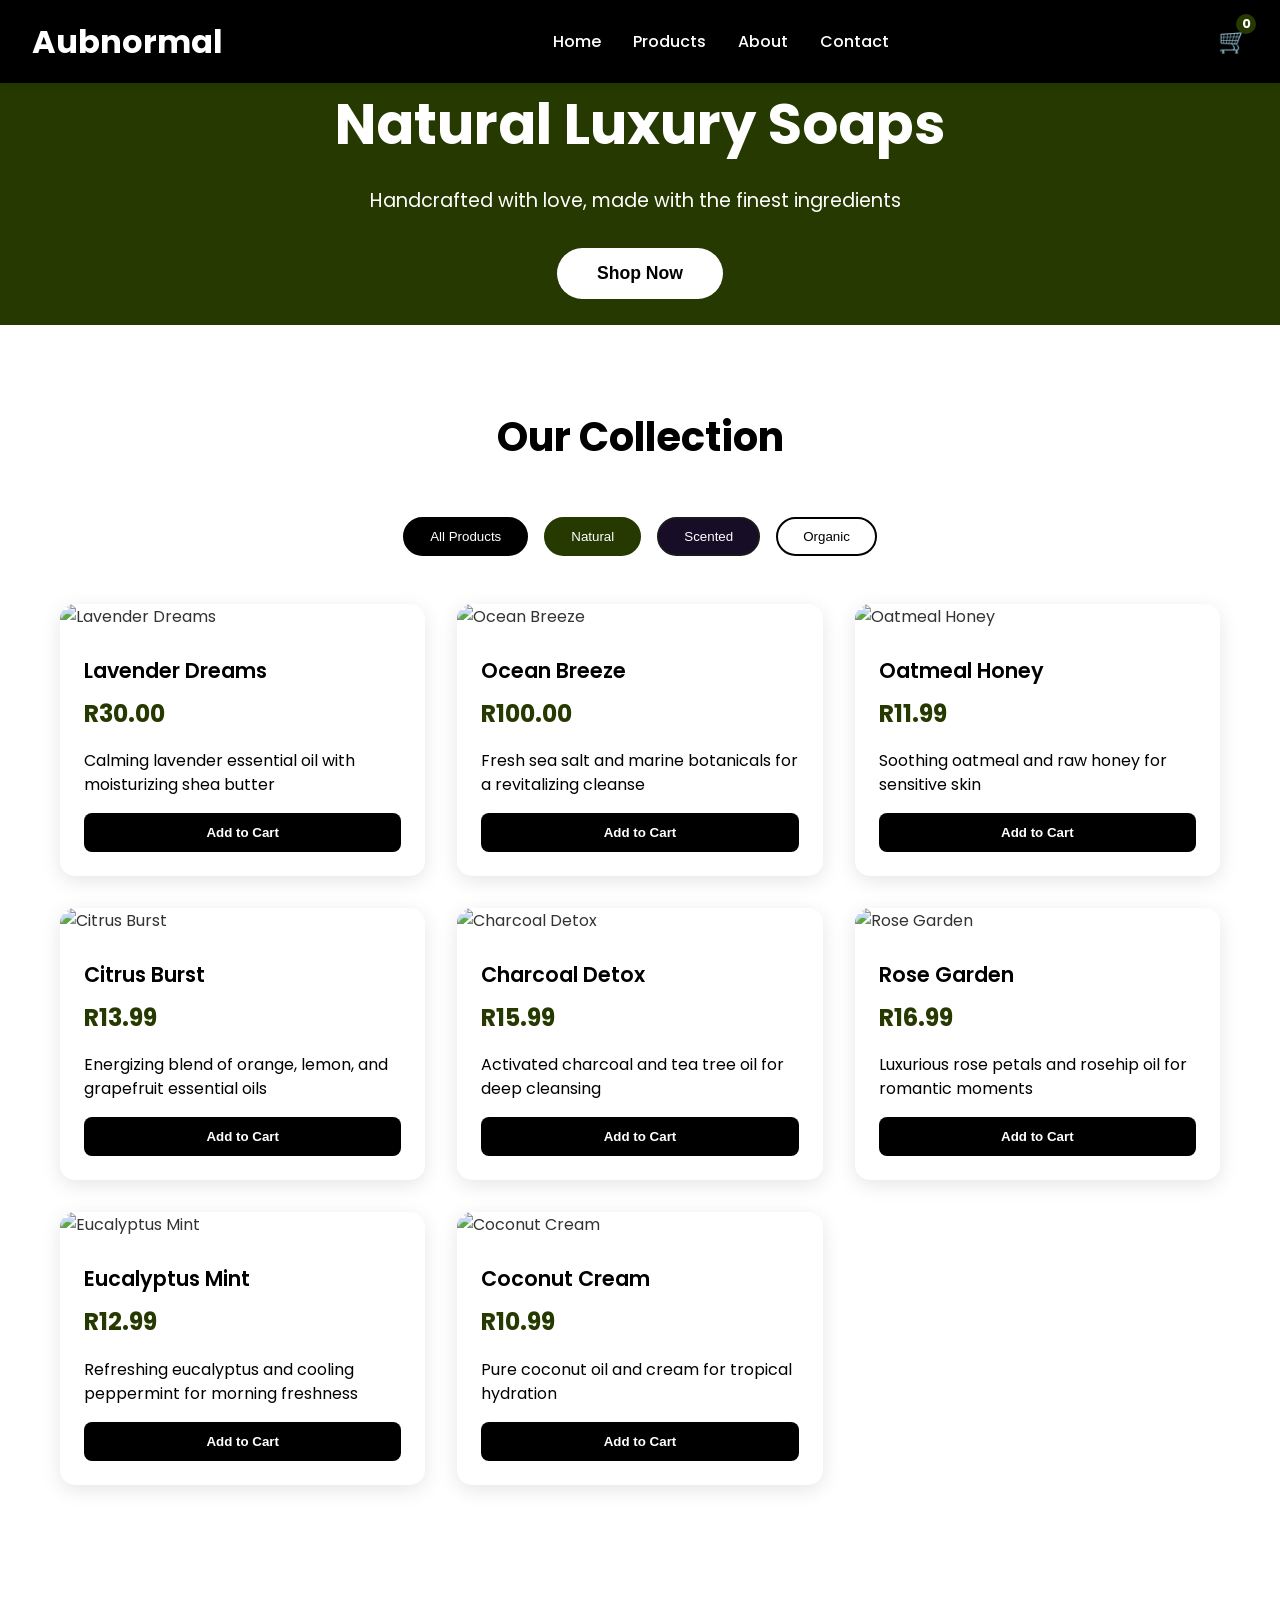
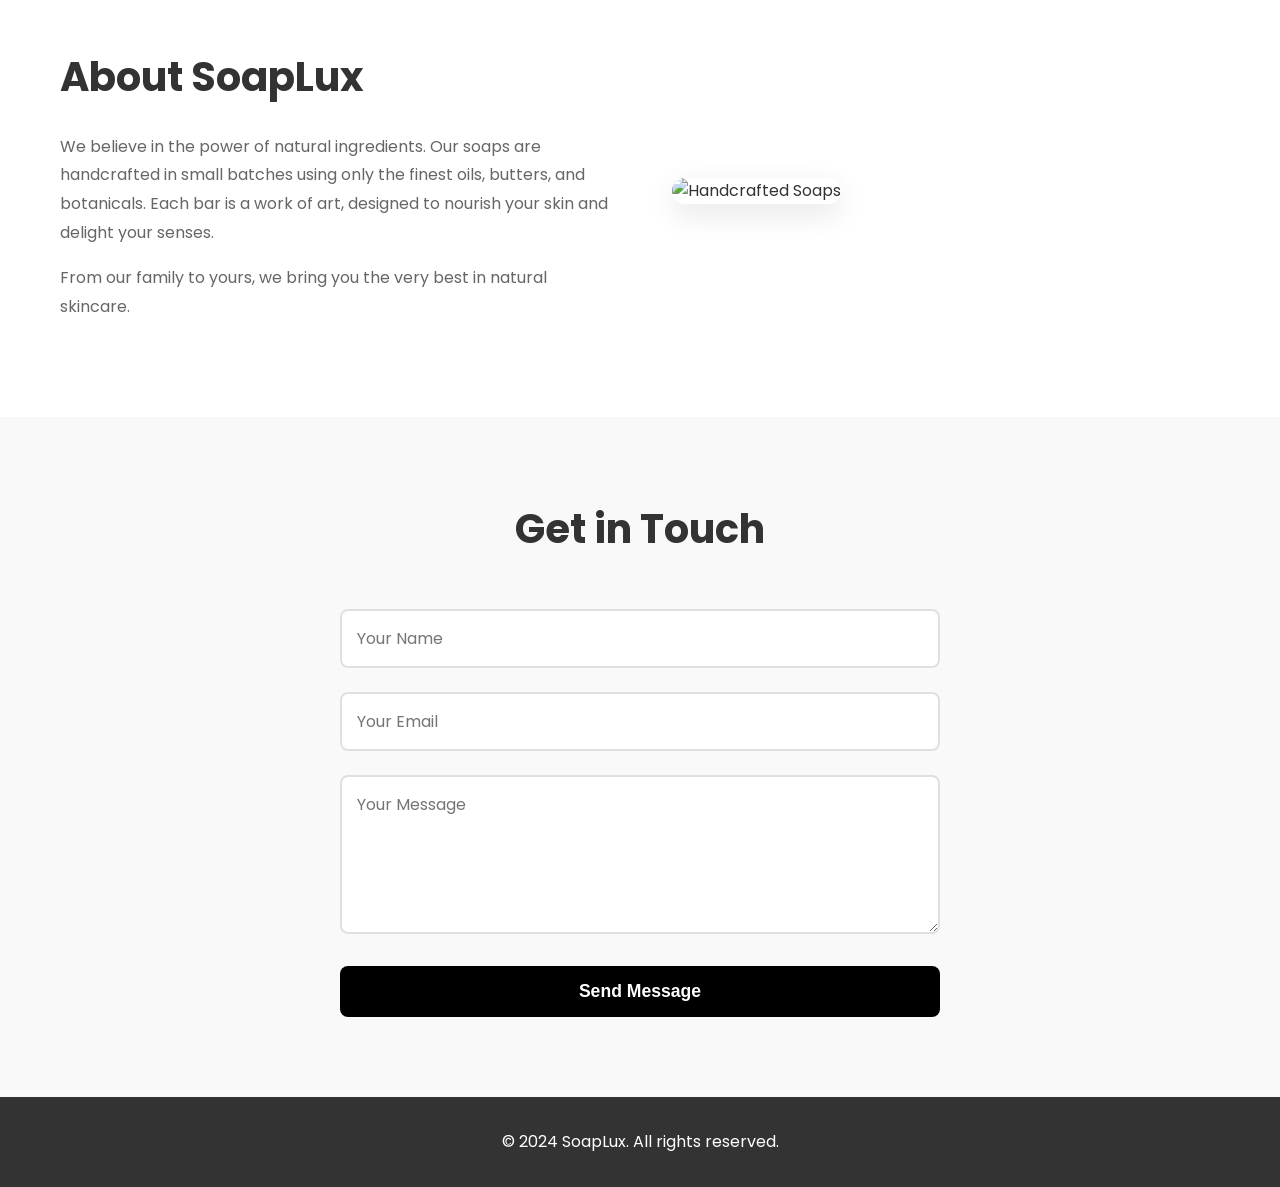
==== index.html @ 7345e82c "Change name to Index from SoapTest" ====
<!DOCTYPE html>
<html lang="en">
<head>
    <meta charset="UTF-8">
    <meta name="viewport" content="width=device-width, initial-scale=1.0">
    <title>Premium Soap Collection</title>
    <link rel="stylesheet" href="styles.css">
    <link href="https://fonts.googleapis.com/css2?family=Poppins:wght@300;400;500;600;700&display=swap" rel="stylesheet">
</head>
<body>
    <header class="header">
        <nav class="navbar">
            <div class="nav-brand">
                <h1>Aubnormal</h1>
            </div>
            <ul class="nav-menu">
                <li><a href="#home">Home</a></li>
                <li><a href="#products">Products</a></li>
                <li><a href="#about">About</a></li>
                <li><a href="#contact">Contact</a></li>
            </ul>
            <div class="cart-icon">
                <span id="cart-count">0</span>
                🛒
            </div>
        </nav>
    </header>

    <main>
        <section id="home" class="hero">
            <div class="hero-content">
                <h2>Natural Luxury Soaps</h2>
                <p>Handcrafted with love, made with the finest ingredients</p>
                <button class="cta-button" onclick="scrollToProducts()">Shop Now</button>
            </div>
        </section>

        <section id="products" class="products">
            <div class="container">
                <h2>Our Collection</h2>
                <div class="product-filters">
                    <button id="all-products" class="filter-btn active" data-filter="all">All Products</button>
                    <button id="natural-products" class="filter-btn" data-filter="natural">Natural</button>
                    <button id="scented-products" class="filter-btn" data-filter="scented">Scented</button>
                    <button id="organic-products" class="filter-btn" data-filter="organic">Organic</button>
                </div>
                <div id="product-grid" class="product-grid">
                    <!-- Products will be dynamically inserted here -->
                </div>
            </div>
        </section>

        <section id="about" class="about">
            <div class="container">
                <div class="about-content">
                    <div class="about-text">
                        <h2>About SoapLux</h2>
                        <p>We believe in the power of natural ingredients. Our soaps are handcrafted in small batches using only the finest oils, butters, and botanicals. Each bar is a work of art, designed to nourish your skin and delight your senses.</p>
                        <p>From our family to yours, we bring you the very best in natural skincare.</p>
                    </div>
                    <div class="about-image">
                        <img src="https://via.placeholder.com/400x300/8B7355/FFFFFF?text=Handcrafted+Soaps" alt="Handcrafted Soaps">
                    </div>
                </div>
            </div>
        </section>

        <section id="contact" class="contact">
            <div class="container">
                <h2>Get in Touch</h2>
                <form id="contact-form">
                    <div class="form-group">
                        <input type="text" id="name" placeholder="Your Name" required>
                    </div>
                    <div class="form-group">
                        <input type="email" id="email" placeholder="Your Email" required>
                    </div>
                    <div class="form-group">
                        <textarea id="message" placeholder="Your Message" rows="5" required></textarea>
                    </div>
                    <button type="submit" class="submit-btn">Send Message</button>
                </form>
            </div>
        </section>
    </main>

    <footer class="footer">
        <div class="container">
            <p>&copy; 2024 SoapLux. All rights reserved.</p>
        </div>
    </footer>

    <script src="script.js"></script>
</body>
</html>
---- styles.css ----
* {
    margin: 0;
    padding: 0;
    box-sizing: border-box;
}

body {
    font-family: 'Poppins', sans-serif;
    line-height: 1.6;
    color: #333;
    background: #f4f4f4;
}

main {
    margin-top: 10px;
}

.container {
    max-width: 1200px;
    margin: 0 auto;
    padding: 0 20px;
}

/* Header Styles */
.header {
    background: #000000;
    box-shadow: 0 2px 10px rgba(0,0,0,0.1);
    position: fixed;
    width: 100%;
    top: 0;
    z-index: 1000;
}

.navbar {
    display: flex;
    justify-content: space-between;
    align-items: center;
    padding: 1rem 2rem;
}

.nav-brand h1 {
    color: #ffffff;
    font-size: 2rem;
}

.nav-menu {
    display: flex;
    list-style: none;
    gap: 2rem;
}

.nav-menu a {
    text-decoration: none;
    color: #ffffff;
    font-weight: 500;
    transition: color 0.3s;
}

.nav-menu a:hover {
    color: #000000;
}

.cart-icon {
    font-size: 1.5rem;
    cursor: pointer;
    position: relative;
}

#cart-count {
    position: absolute;
    top: -8px;
    right: -8px;
    background: #253900;
    color: white;
    border-radius: 50%;
    width: 20px;
    height: 20px;
    display: flex;
    align-items: center;
    justify-content: center;
    font-size: 0.8rem;
    font-weight: bold;
}

/* Hero Section */
.hero {
    background:#253900;
    display: flex;
    align-items: center;
    justify-content: center;
    text-align: center;
    color: white;
    margin-top: 80px;
    padding-bottom: 2%;
}

.hero-content h2 {
    font-size: 3.5rem;
    margin-bottom: 1rem;
    font-weight: 700;
}

.hero-content p {
    font-size: 1.2rem;
    margin-bottom: 2rem;
    max-width: 600px;
}

.cta-button {
    background: white;
    color: #000000;
    border: none;
    padding: 15px 40px;
    font-size: 1.1rem;
    font-weight: 600;
    border-radius: 50px;
    cursor: pointer;
    transition: transform 0.3s, box-shadow 0.3s;
}

.cta-button:hover {
    transform: translateY(-2px);
    box-shadow: 0 10px 25px rgba(0,0,0,0.2);
}

/* Products Section */
.products {
    padding: 80px 0;
    background:rgb(255, 255, 255);
}

.products h2 {
    text-align: center;
    font-size: 2.5rem;
    margin-bottom: 3rem;
    color: #000000;
}

.product-filters {
    display: flex;
    justify-content: center;
    gap: 1rem;
    margin-bottom: 3rem;
    flex-wrap: wrap;
}

.filter-btn {
    background: white;
    border: 2px solid #000000;
    color: #ffffff;
    padding: 10px 25px;
    border-radius: 25px;
    cursor: pointer;
    font-weight: 500;
    transition: all 0.3s;
    background: #fff;
    color: #222;
    border: 2px solid #ccc;
}

.filter-btn#all-products {
    background: #000;
    border: 2px solid #000;
    color: #fff;
}

.filter-btn#natural-products {
    background: #253900;
    border: 2px solid #253900;
    color: #fff;
}

.filter-btn#scented-products {
    background: #170d27;
    border: 2px solid #1a1a1d;
    color: #fff;
}

.filter-btn#organic-products {
    background: #ffffff;
    border: 2px solid #000000;
    color: #000000;
}

.filter-btn.active,
.filter-btn:hover {
    background: #8B7355;
    color: white;
}

.filter-btn.active,
.filter-btn:hover {
    background: #8B7355;
    color: white;
}

.product-grid {
    display: grid;
    grid-template-columns: repeat(auto-fit, minmax(300px, 1fr));
    gap: 2rem;
}

.product-card {
    background: white;
    border-radius: 15px;
    overflow: hidden;
    box-shadow: 0 5px 20px rgba(0,0,0,0.1);
    transition: transform 0.3s, box-shadow 0.3s;
    cursor: pointer;
}

.product-card:hover {
    transform: translateY(-10px);
    box-shadow: 0 15px 40px rgba(0,0,0,0.15);
}

.product-image {
    width: 100%;
    height: 250px;
    object-fit: cover;
}

.product-info {
    padding: 1.5rem;
}

.product-name {
    font-size: 1.3rem;
    font-weight: 600;
    margin-bottom: 0.5rem;
    color: #000000;
}

.product-price {
    font-size: 1.5rem;
    color: #253900;
    font-weight: 700;
    margin-bottom: 1rem;
}

.product-description {
    color: #000000;
    margin-bottom: 1rem;
    line-height: 1.5;
}

.add-to-cart {
    width: 100%;
    background: #000000;
    color: white;
    border: none;
    padding: 12px;
    border-radius: 8px;
    font-weight: 600;
    cursor: pointer;
    transition: background 0.3s;
}

.add-to-cart:hover {
    background: #253900;
}

/* About Section */
.about {
    padding: 80px 0;
    background: white;
}

.about-content {
    display: grid;
    grid-template-columns: 1fr 1fr;
    gap: 4rem;
    align-items: center;
}

.about-text h2 {
    font-size: 2.5rem;
    margin-bottom: 1.5rem;
    color: #333;
}

.about-text p {
    margin-bottom: 1rem;
    color: #666;
    line-height: 1.8;
}

.about-image img {
    width: 100%;
    border-radius: 15px;
    box-shadow: 0 10px 30px rgba(0,0,0,0.1);
}

/* Contact Section */
.contact {
    padding: 80px 0;
    background: #f9f9f9;
}

.contact h2 {
    text-align: center;
    font-size: 2.5rem;
    margin-bottom: 3rem;
    color: #333;
}

#contact-form {
    max-width: 600px;
    margin: 0 auto;
}

.form-group {
    margin-bottom: 1.5rem;
}

.form-group input,
.form-group textarea {
    width: 100%;
    padding: 15px;
    border: 2px solid #e0e0e0;
    border-radius: 8px;
    font-family: 'Poppins', sans-serif;
    font-size: 1rem;
    transition: border-color 0.3s;
}

.form-group input:focus,
.form-group textarea:focus {
    outline: none;
    border-color: #253900;
}

.submit-btn {
    width: 100%;
    background: #000000;
    color: white;
    border: none;
    padding: 15px;
    border-radius: 8px;
    font-weight: 600;
    font-size: 1.1rem;
    cursor: pointer;
    transition: background 0.3s;
}

.submit-btn:hover {
    background: #0a2d06;
}

/* Footer */
.footer {
    background: #333;
    color: white;
    text-align: center;
    padding: 2rem 0;
}

/* Responsive Design */
@media (max-width: 768px) {
    .navbar {
        flex-direction: column;
        padding: 1rem;
    }
    
    .nav-menu {
        margin-top: 1rem;
        flex-direction: column;
        text-align: center;
        gap: 1rem;
    }
    
    .hero {
        height: auto;
        padding: 100px 20px;
        margin-top: 120px;
    }
    
    .hero-content h2 {
        font-size: 2.5rem;
    }
    
    .about-content {
        grid-template-columns: 1fr;
        gap: 2rem;
    }
    
    .product-filters {
        justify-content: center;
    }
}

@media (max-width: 480px) {
    .hero-content h2 {
        font-size: 2rem;
    }
    
    .hero-content p {
        font-size: 1rem;
    }
    
    .products h2,
    .about-text h2,
    .contact h2 {
        font-size: 2rem;
    }
}
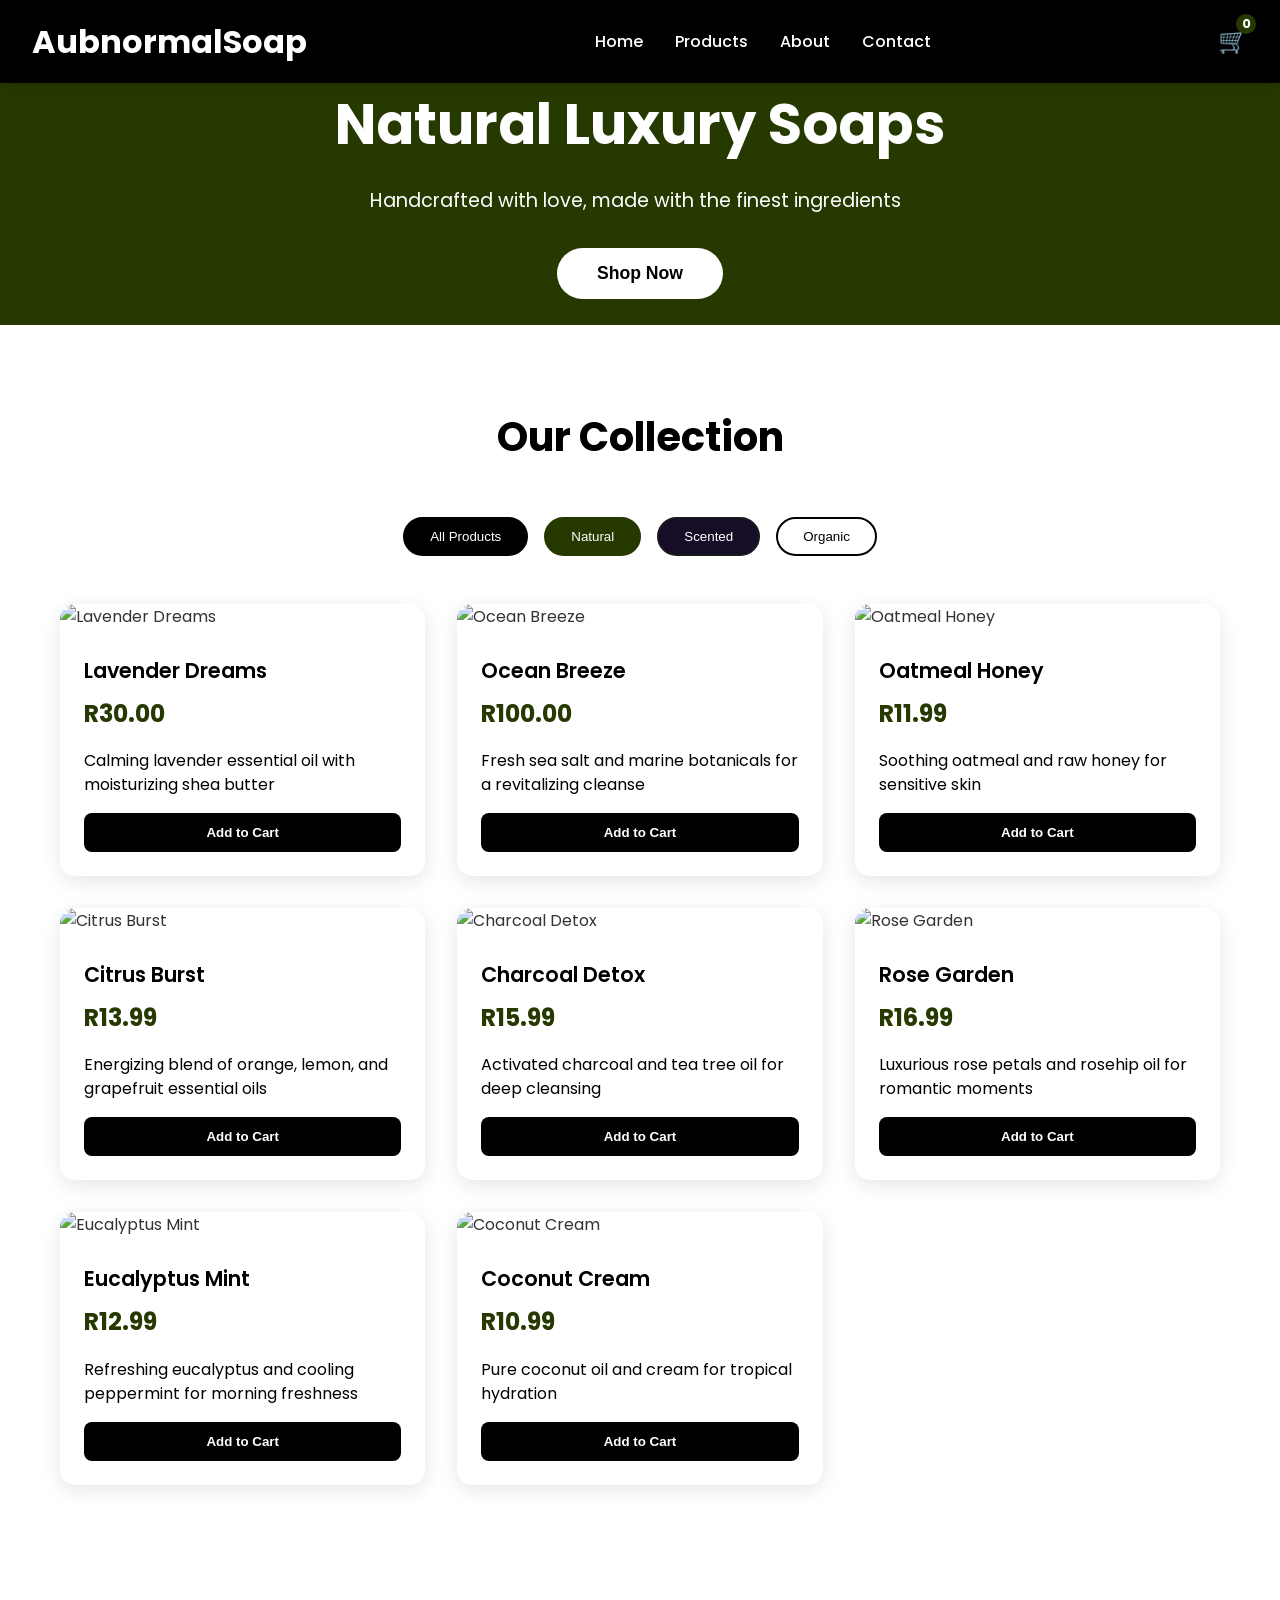
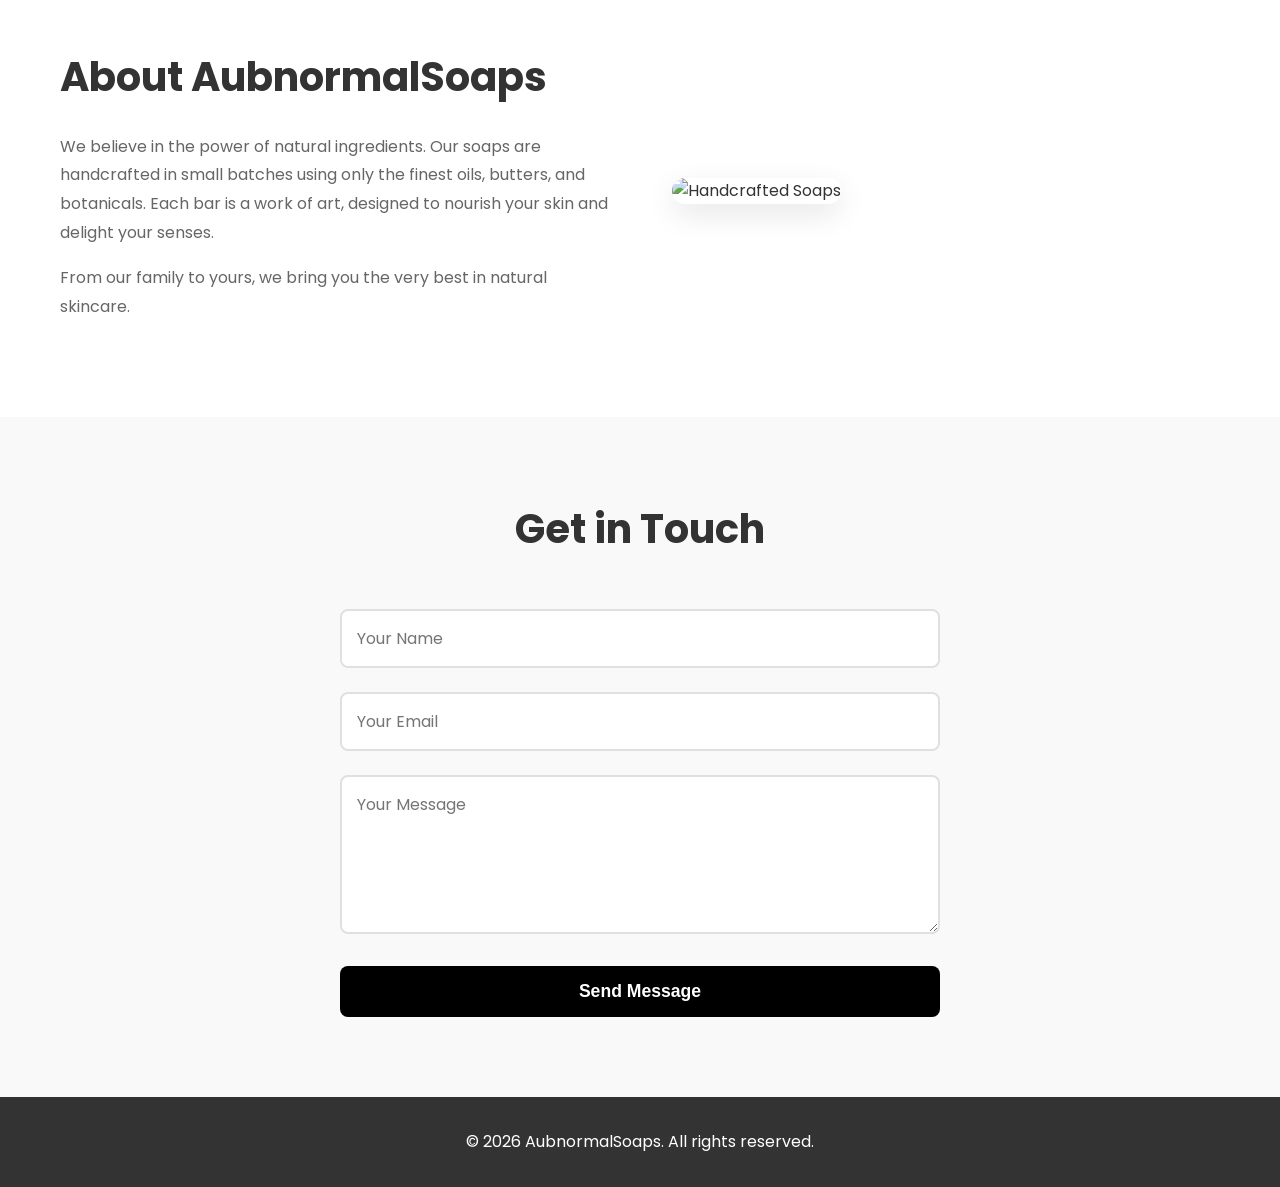
==== commit 9d0c91e4: "Added the product info the Html" ====
--- a/index.html
+++ b/index.html
@@ -11,7 +11,7 @@
     <header class="header">
         <nav class="navbar">
             <div class="nav-brand">
-                <h1>Aubnormal</h1>
+                <h1>AubnormalSoap</h1>
             </div>
             <ul class="nav-menu">
                 <li><a href="#home">Home</a></li>
@@ -44,9 +44,87 @@
                     <button id="scented-products" class="filter-btn" data-filter="scented">Scented</button>
                     <button id="organic-products" class="filter-btn" data-filter="organic">Organic</button>
                 </div>
-                <div id="product-grid" class="product-grid">
-                    <!-- Products will be dynamically inserted here -->
-                </div>
+                <div id="product-grid" class="product-grid"><div class="product-card">
+        <img src="https://via.placeholder.com/300x250/E6E6FA/000000?text=Lavender+Soap" alt="Lavender Dreams" class="product-image">
+        <div class="product-info">
+            <h3 class="product-name">Lavender Dreams</h3>
+            <div class="product-price">R25.00</div>
+            <p class="product-description">Calming lavender essential oil with moisturizing shea butter</p>
+            <button class="add-to-cart" onclick="addToCart(1)">
+                Add to Cart
+            </button>
+        </div>
+    </div><div class="product-card">
+        <img src="https://via.placeholder.com/300x250/87CEEB/000000?text=Ocean+Soap" alt="Ocean Breeze" class="product-image">
+        <div class="product-info">
+            <h3 class="product-name">Ocean Breeze</h3>
+            <div class="product-price">R25.00</div>
+            <p class="product-description">Fresh sea salt and marine botanicals for a revitalizing cleanse</p>
+            <button class="add-to-cart" onclick="addToCart(2)">
+                Add to Cart
+            </button>
+        </div>
+    </div><div class="product-card">
+        <img src="https://via.placeholder.com/300x250/F4E4C1/000000?text=Oatmeal+Honey" alt="Oatmeal Honey" class="product-image">
+        <div class="product-info">
+            <h3 class="product-name">Oatmeal Honey</h3>
+            <div class="product-price">R25.00</div>
+            <p class="product-description">Soothing oatmeal and raw honey for sensitive skin</p>
+            <button class="add-to-cart" onclick="addToCart(3)">
+                Add to Cart
+            </button>
+        </div>
+    </div><div class="product-card">
+        <img src="https://via.placeholder.com/300x250/FFE4B5/000000?text=Citrus+Soap" alt="Citrus Burst" class="product-image">
+        <div class="product-info">
+            <h3 class="product-name">Citrus Burst</h3>
+            <div class="product-price">R25.00</div>
+            <p class="product-description">Energizing blend of orange, lemon, and grapefruit essential oils</p>
+            <button class="add-to-cart" onclick="addToCart(4)">
+                Add to Cart
+            </button>
+        </div>
+    </div><div class="product-card">
+        <img src="https://via.placeholder.com/300x250/2F4F4F/FFFFFF?text=Charcoal+Soap" alt="Charcoal Detox" class="product-image">
+        <div class="product-info">
+            <h3 class="product-name">Charcoal Detox</h3>
+            <div class="product-price">R25.00</div>
+            <p class="product-description">Activated charcoal and tea tree oil for deep cleansing</p>
+            <button class="add-to-cart" onclick="addToCart(5)">
+                Add to Cart
+            </button>
+        </div>
+    </div><div class="product-card">
+        <img src="https://via.placeholder.com/300x250/FFB6C1/000000?text=Rose+Soap" alt="Rose Garden" class="product-image">
+        <div class="product-info">
+            <h3 class="product-name">Rose Garden</h3>
+            <div class="product-price">R25.00</div>
+            <p class="product-description">Luxurious rose petals and rosehip oil for romantic moments</p>
+            <button class="add-to-cart" onclick="addToCart(6)">
+                Add to Cart
+            </button>
+        </div>
+    </div><div class="product-card">
+        <img src="https://via.placeholder.com/300x250/98FB98/000000?text=Eucalyptus+Soap" alt="Eucalyptus Mint" class="product-image">
+        <div class="product-info">
+            <h3 class="product-name">Eucalyptus Mint</h3>
+            <div class="product-price">R25.00</div>
+            <p class="product-description">Refreshing eucalyptus and cooling peppermint for morning freshness</p>
+            <button class="add-to-cart" onclick="addToCart(7)">
+                Add to Cart
+            </button>
+        </div>
+    </div><div class="product-card">
+        <img src="https://via.placeholder.com/300x250/FFEFD5/000000?text=Coconut+Soap" alt="Coconut Cream" class="product-image">
+        <div class="product-info">
+            <h3 class="product-name">Coconut Cream</h3>
+            <div class="product-price">R25.00</div>
+            <p class="product-description">Pure coconut oil and cream for tropical hydration</p>
+            <button class="add-to-cart" onclick="addToCart(8)">
+                Add to Cart
+            </button>
+        </div>
+    </div></div>
             </div>
         </section>
 
@@ -54,7 +132,7 @@
             <div class="container">
                 <div class="about-content">
                     <div class="about-text">
-                        <h2>About SoapLux</h2>
+                        <h2>About AubnormalSoaps</h2>
                         <p>We believe in the power of natural ingredients. Our soaps are handcrafted in small batches using only the finest oils, butters, and botanicals. Each bar is a work of art, designed to nourish your skin and delight your senses.</p>
                         <p>From our family to yours, we bring you the very best in natural skincare.</p>
                     </div>
@@ -86,7 +164,7 @@
 
     <footer class="footer">
         <div class="container">
-            <p>&copy; 2024 SoapLux. All rights reserved.</p>
+            <p>&copy; 2026 AubnormalSoaps. All rights reserved.</p>
         </div>
     </footer>
 
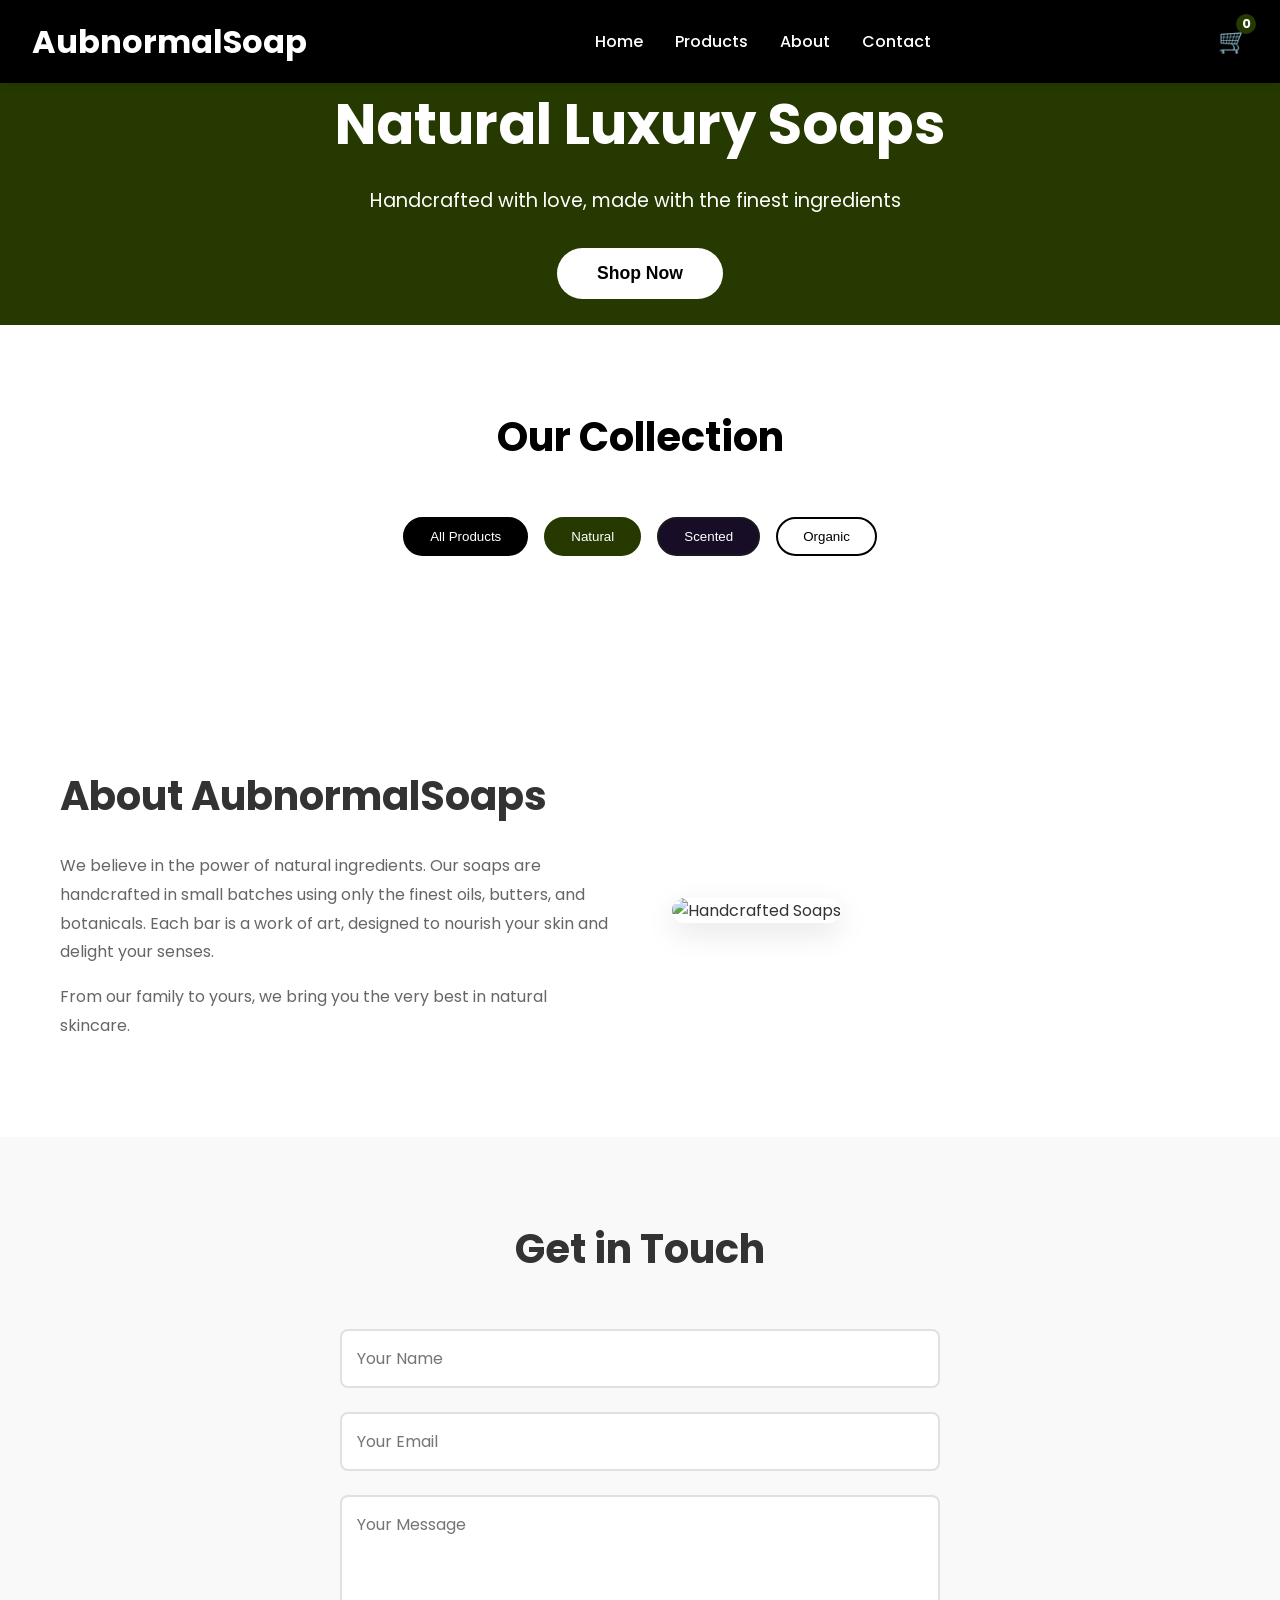
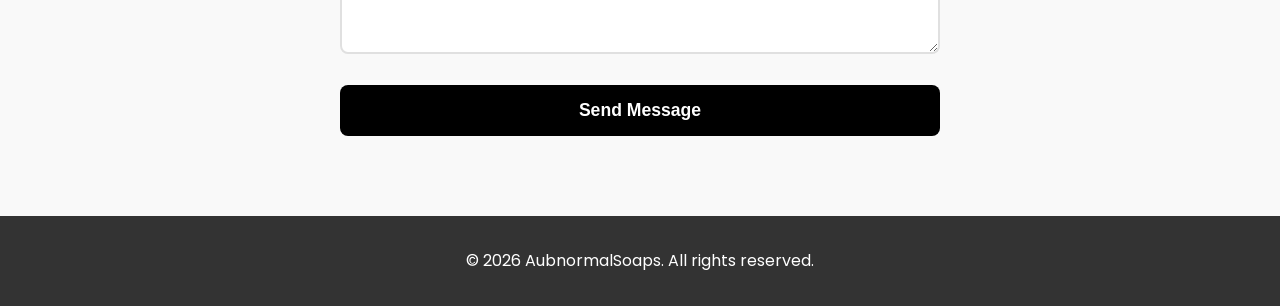
==== commit a73a1f55: "Removed the product info from html" ====
--- a/index.html
+++ b/index.html
@@ -44,86 +44,6 @@
                     <button id="scented-products" class="filter-btn" data-filter="scented">Scented</button>
                     <button id="organic-products" class="filter-btn" data-filter="organic">Organic</button>
                 </div>
-                <div id="product-grid" class="product-grid"><div class="product-card">
-        <img src="https://via.placeholder.com/300x250/E6E6FA/000000?text=Lavender+Soap" alt="Lavender Dreams" class="product-image">
-        <div class="product-info">
-            <h3 class="product-name">Lavender Dreams</h3>
-            <div class="product-price">R25.00</div>
-            <p class="product-description">Calming lavender essential oil with moisturizing shea butter</p>
-            <button class="add-to-cart" onclick="addToCart(1)">
-                Add to Cart
-            </button>
-        </div>
-    </div><div class="product-card">
-        <img src="https://via.placeholder.com/300x250/87CEEB/000000?text=Ocean+Soap" alt="Ocean Breeze" class="product-image">
-        <div class="product-info">
-            <h3 class="product-name">Ocean Breeze</h3>
-            <div class="product-price">R25.00</div>
-            <p class="product-description">Fresh sea salt and marine botanicals for a revitalizing cleanse</p>
-            <button class="add-to-cart" onclick="addToCart(2)">
-                Add to Cart
-            </button>
-        </div>
-    </div><div class="product-card">
-        <img src="https://via.placeholder.com/300x250/F4E4C1/000000?text=Oatmeal+Honey" alt="Oatmeal Honey" class="product-image">
-        <div class="product-info">
-            <h3 class="product-name">Oatmeal Honey</h3>
-            <div class="product-price">R25.00</div>
-            <p class="product-description">Soothing oatmeal and raw honey for sensitive skin</p>
-            <button class="add-to-cart" onclick="addToCart(3)">
-                Add to Cart
-            </button>
-        </div>
-    </div><div class="product-card">
-        <img src="https://via.placeholder.com/300x250/FFE4B5/000000?text=Citrus+Soap" alt="Citrus Burst" class="product-image">
-        <div class="product-info">
-            <h3 class="product-name">Citrus Burst</h3>
-            <div class="product-price">R25.00</div>
-            <p class="product-description">Energizing blend of orange, lemon, and grapefruit essential oils</p>
-            <button class="add-to-cart" onclick="addToCart(4)">
-                Add to Cart
-            </button>
-        </div>
-    </div><div class="product-card">
-        <img src="https://via.placeholder.com/300x250/2F4F4F/FFFFFF?text=Charcoal+Soap" alt="Charcoal Detox" class="product-image">
-        <div class="product-info">
-            <h3 class="product-name">Charcoal Detox</h3>
-            <div class="product-price">R25.00</div>
-            <p class="product-description">Activated charcoal and tea tree oil for deep cleansing</p>
-            <button class="add-to-cart" onclick="addToCart(5)">
-                Add to Cart
-            </button>
-        </div>
-    </div><div class="product-card">
-        <img src="https://via.placeholder.com/300x250/FFB6C1/000000?text=Rose+Soap" alt="Rose Garden" class="product-image">
-        <div class="product-info">
-            <h3 class="product-name">Rose Garden</h3>
-            <div class="product-price">R25.00</div>
-            <p class="product-description">Luxurious rose petals and rosehip oil for romantic moments</p>
-            <button class="add-to-cart" onclick="addToCart(6)">
-                Add to Cart
-            </button>
-        </div>
-    </div><div class="product-card">
-        <img src="https://via.placeholder.com/300x250/98FB98/000000?text=Eucalyptus+Soap" alt="Eucalyptus Mint" class="product-image">
-        <div class="product-info">
-            <h3 class="product-name">Eucalyptus Mint</h3>
-            <div class="product-price">R25.00</div>
-            <p class="product-description">Refreshing eucalyptus and cooling peppermint for morning freshness</p>
-            <button class="add-to-cart" onclick="addToCart(7)">
-                Add to Cart
-            </button>
-        </div>
-    </div><div class="product-card">
-        <img src="https://via.placeholder.com/300x250/FFEFD5/000000?text=Coconut+Soap" alt="Coconut Cream" class="product-image">
-        <div class="product-info">
-            <h3 class="product-name">Coconut Cream</h3>
-            <div class="product-price">R25.00</div>
-            <p class="product-description">Pure coconut oil and cream for tropical hydration</p>
-            <button class="add-to-cart" onclick="addToCart(8)">
-                Add to Cart
-            </button>
-        </div>
     </div></div>
             </div>
         </section>
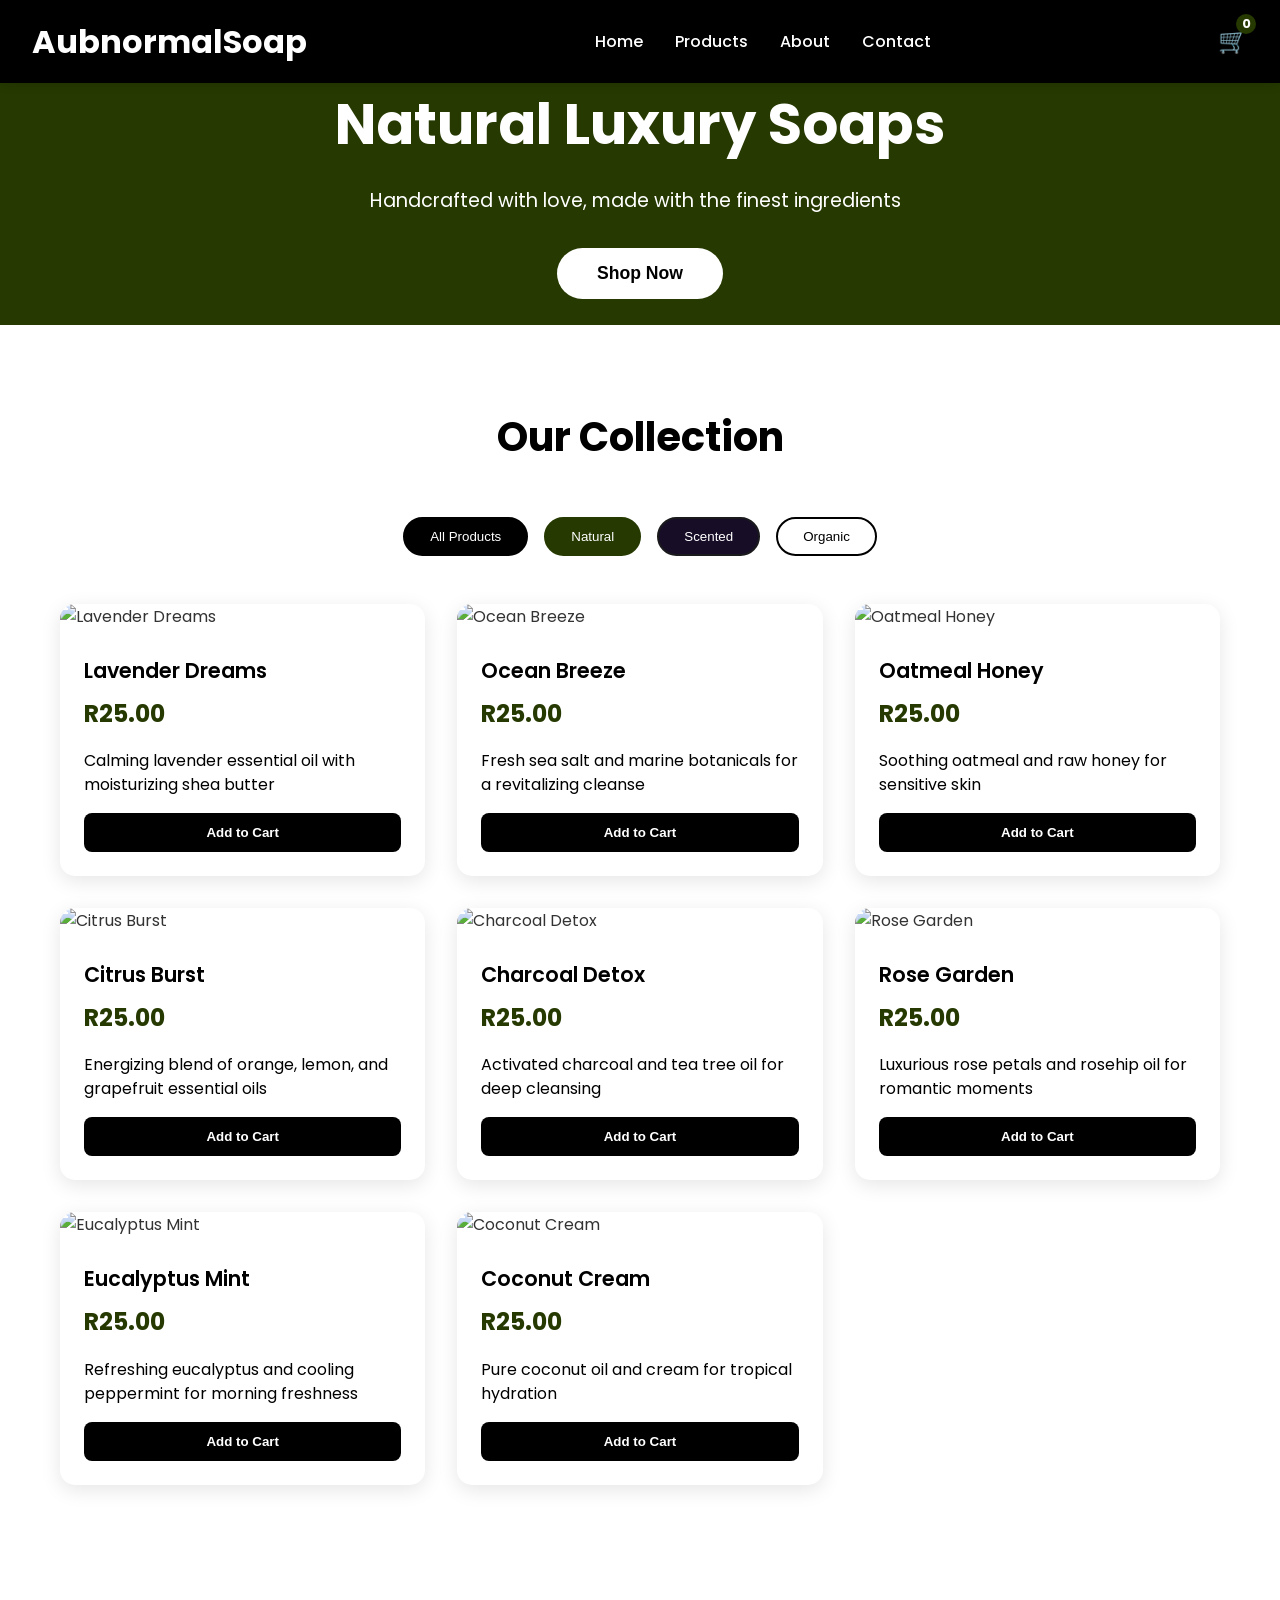
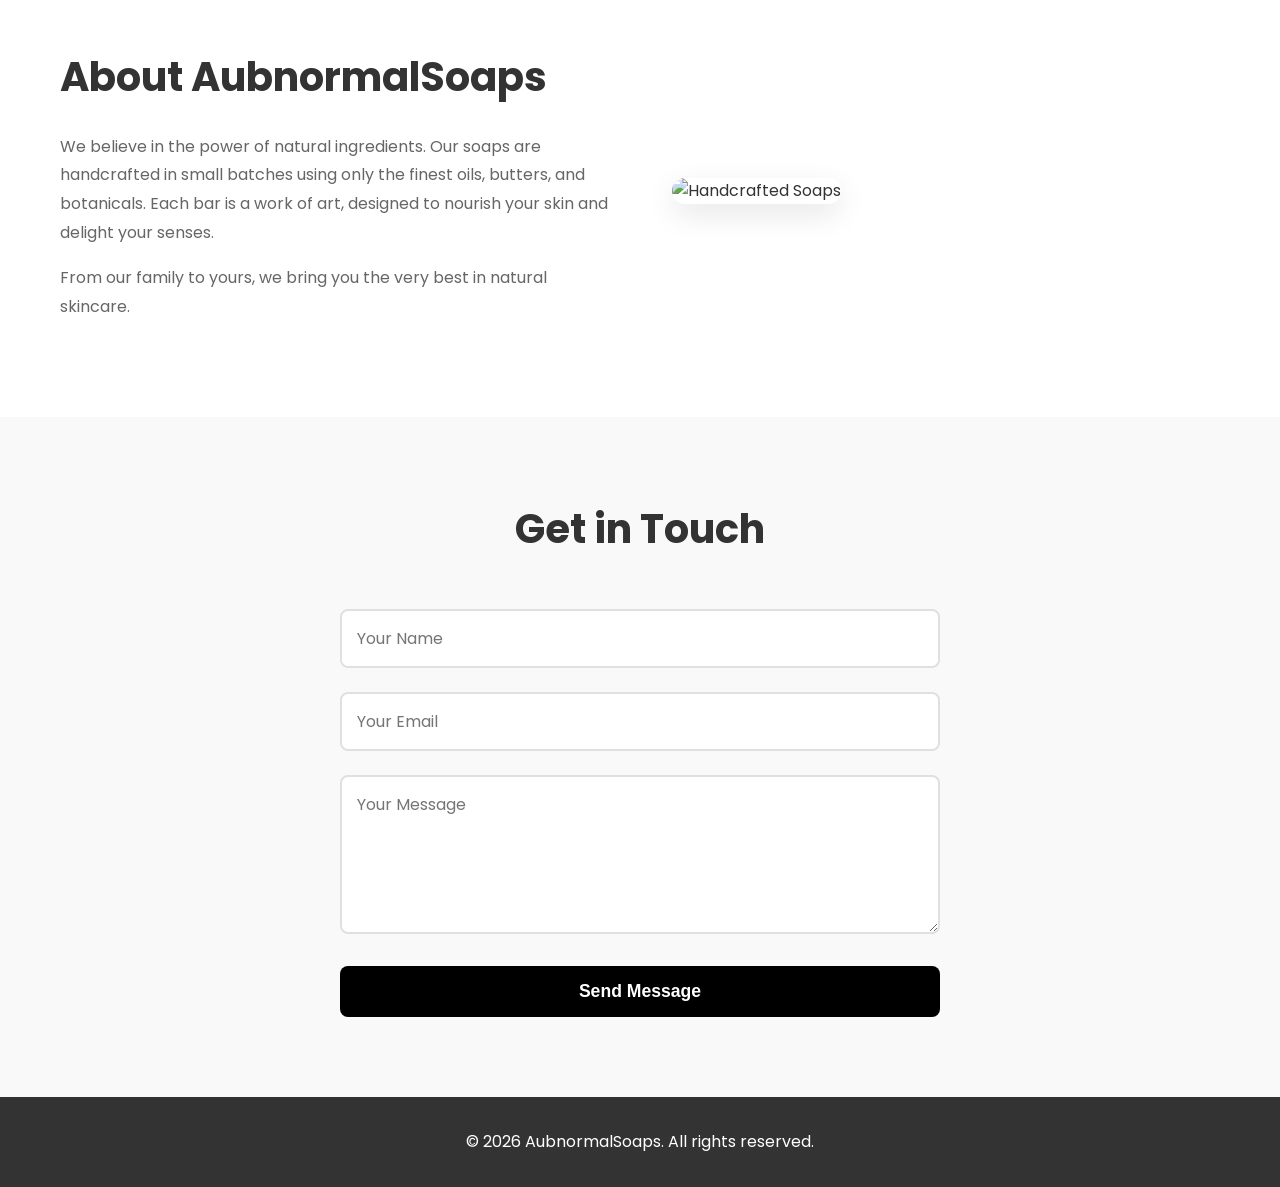
==== commit 6e497180: "Linked the JS and Html for product info" ====
--- a/index.html
+++ b/index.html
@@ -44,6 +44,10 @@
                     <button id="scented-products" class="filter-btn" data-filter="scented">Scented</button>
                     <button id="organic-products" class="filter-btn" data-filter="organic">Organic</button>
                 </div>
+                <div id="product-grid" class="product-grid"><div class="product-card">
+        <img src="https://via.placeholder.com/300x250/E6E6FA/000000?text=Lavender+Soap" alt="Lavender Dreams" class="product-image">
+        <div class="product-info">
+          
     </div></div>
             </div>
         </section>
